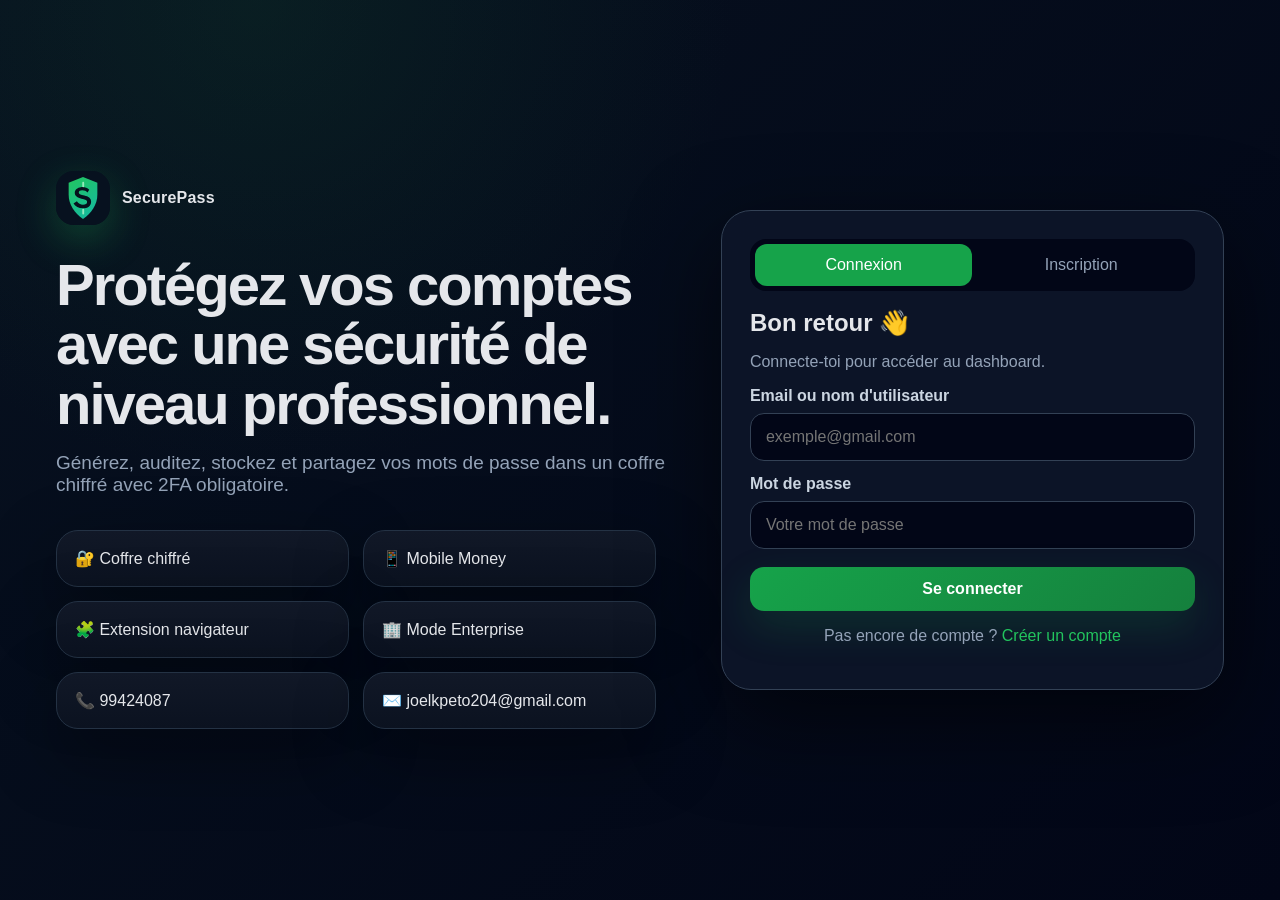
==== templates/index.html @ 3760e47d "SecurePass V52 complete" ====
<!doctype html><html lang="fr"><head>
<meta charset="utf-8"><meta name="viewport" content="width=device-width,initial-scale=1">
<title>SecurePass — SaaS sécurité des mots de passe</title>
<link rel="stylesheet" href="/static/style.css?v=52">
</head><body>
<div id="toast-root"></div>
<section id="authScreen" class="auth-page">
  <div class="auth-left">
    <div class="brand-row"><img class="brand-logo-img" src="/static/logo.svg" alt="SecurePass"><span>SecurePass</span></div>
    <h1>Protégez vos comptes avec une sécurité de niveau professionnel.</h1>
    <p>Générez, auditez, stockez et partagez vos mots de passe dans un coffre chiffré avec 2FA obligatoire.</p>
    <div class="trust-grid">
      <div>🔐 Coffre chiffré</div><div>📱 Mobile Money</div><div>🧩 Extension navigateur</div><div>🏢 Mode Enterprise</div><div>📞 99424087</div><div>✉️ joelkpeto204@gmail.com</div>
    </div>
  </div>
  <div class="auth-card">
    <div class="tabs"><button id="loginTab" class="active" onclick="showAuth('login')">Connexion</button><button id="registerTab" onclick="showAuth('register')">Inscription</button></div>
    <form id="loginForm" onsubmit="login(event)">
      <h2>Bon retour 👋</h2><p class="muted">Connecte-toi pour accéder au dashboard.</p>
      <label>Email ou nom d'utilisateur</label><input id="loginIdentifier" autocomplete="username" placeholder="exemple@gmail.com">
      <label>Mot de passe</label><input id="loginPassword" type="password" autocomplete="current-password" placeholder="Votre mot de passe">
      <div id="otpBox" class="hidden"><label>Code 2FA</label><input id="loginOtp" placeholder="123456"></div>
      <button class="primary full" type="submit">Se connecter</button>
      <p class="switch">Pas encore de compte ? <a onclick="showAuth('register')">Créer un compte</a></p>
    </form>
    <form id="registerForm" class="hidden" onsubmit="register(event)">
      <h2>Créer un compte</h2><p class="muted">Commence gratuitement. 2FA obligatoire après connexion.</p>
      <label>Nom d'utilisateur</label><input id="regUsername" autocomplete="username" placeholder="nom">
      <label>Email</label><input id="regEmail" type="email" autocomplete="email" placeholder="exemple@gmail.com">
      <label>Mot de passe</label><input id="regPassword" type="password" autocomplete="new-password" placeholder="Minimum 8 caractères">
      <button class="primary full" type="submit">Créer mon compte</button>
      <p class="switch">Déjà un compte ? <a onclick="showAuth('login')">Se connecter</a></p>
    </form>
  </div>
</section>

<section id="twofaGate" class="hidden gate-page">
  <div class="gate-card">
    <div class="logo big">S</div><h2>Double authentification obligatoire</h2>
    <p class="muted">Active la 2FA avant d’utiliser SecurePass. Scanne le QR Code avec Google Authenticator ou Microsoft Authenticator.</p>
    <button class="primary" onclick="setup2FA()">Générer le QR Code</button>
    <div id="qrArea" class="qr-area"></div>
    <input id="twofaCode" placeholder="Code 2FA à 6 chiffres">
    <button class="primary full" onclick="enable2FA()">Activer la 2FA</button>
    <button class="ghost full" onclick="logout()">Déconnexion</button>
  </div>
</section>

<section id="appScreen" class="hidden app-layout">
  <aside class="sidebar">
    <div class="brand-row"><img class="brand-logo-img" src="/static/logo.svg" alt="SecurePass"><span>SecurePass</span></div>
    <nav>
      <button onclick="view('dashboard')">Dashboard</button><button onclick="view('generator')">Générateur</button><button onclick="view('vault')">Coffre</button><button data-billing-nav onclick="view('billing')">Abonnement</button><button onclick="view('enterprise')">Enterprise</button><button onclick="view('settings')">Paramètres</button>
    </nav>
    <button class="logout" onclick="logout()">Déconnexion</button>
  </aside>
  <main><header class="topbar"><div><h2 id="pageTitle">Dashboard</h2><p id="userLine" class="muted"></p></div><span id="planPill" class="pill">Free</span></header><div id="content"></div></main>
</section>
<script src="/static/app.js?v=52"></script>
</body></html>
---- static/style.css ----
:root{--bg:#07111f;--bg2:#0b1728;--card:#111827;--card2:#0f172a;--line:#243244;--text:#e5e7eb;--muted:#94a3b8;--green:#16a34a;--green2:#22c55e;--red:#ef4444;--yellow:#f59e0b;--blue:#38bdf8}*{box-sizing:border-box}body{margin:0;background:radial-gradient(circle at 20% 0%,#0f3b2b55,transparent 35%),linear-gradient(135deg,var(--bg),#020617);color:var(--text);font-family:Inter,Segoe UI,Arial,sans-serif}button,input,select{font:inherit}button{border:0;cursor:pointer}.hidden{display:none!important}.brand-row{display:flex;align-items:center;gap:12px;font-weight:800}.logo{width:42px;height:42px;border-radius:14px;background:linear-gradient(135deg,var(--green),#064e3b);display:grid;place-items:center;color:white;font-weight:900;box-shadow:0 12px 40px #16a34a44}.logo.big{width:68px;height:68px;border-radius:22px;margin:auto}.auth-page{min-height:100vh;display:grid;grid-template-columns:1.1fr .9fr;gap:50px;align-items:center;padding:56px;max-width:1280px;margin:auto}.auth-left h1{font-size:58px;line-height:1.02;margin:30px 0 18px;letter-spacing:-2px}.auth-left p{font-size:19px;color:var(--muted);max-width:700px}.trust-grid{display:grid;grid-template-columns:repeat(2,minmax(170px,1fr));gap:14px;margin-top:34px;max-width:600px}.trust-grid div,.card{background:linear-gradient(180deg,#111827,#0b1220);border:1px solid var(--line);border-radius:22px;padding:18px;box-shadow:0 24px 70px #0006}.auth-card{background:rgba(15,23,42,.86);backdrop-filter:blur(18px);border:1px solid #334155;border-radius:30px;padding:28px;box-shadow:0 30px 90px #0008}.tabs{display:grid;grid-template-columns:1fr 1fr;background:#020617;border-radius:16px;padding:5px;margin-bottom:18px}.tabs button{background:transparent;color:var(--muted);padding:12px;border-radius:12px}.tabs button.active{background:var(--green);color:white}h2,h3{margin:0 0 10px}label{display:block;margin:14px 0 8px;color:#cbd5e1;font-weight:650}input,select{width:100%;padding:14px 15px;border-radius:14px;border:1px solid #334155;background:#020617;color:white;outline:none}input:focus,select:focus{border-color:var(--green);box-shadow:0 0 0 4px #16a34a22}.primary{background:linear-gradient(135deg,var(--green),#15803d);color:white;padding:13px 18px;border-radius:14px;font-weight:800;box-shadow:0 16px 40px #16a34a30}.primary:hover{background:linear-gradient(135deg,var(--green2),var(--green))}.full{width:100%;margin-top:18px}.ghost{background:#1e293b;color:var(--text);padding:13px 18px;border-radius:14px}.muted{color:var(--muted)}.switch{text-align:center;color:var(--muted)}a{color:var(--green2);cursor:pointer;text-decoration:none}.gate-page{min-height:100vh;display:grid;place-items:center;padding:30px}.gate-card{width:min(520px,95vw);background:rgba(15,23,42,.92);border:1px solid var(--line);border-radius:30px;padding:30px;text-align:center;box-shadow:0 30px 90px #0008}.qr-area img{max-width:220px;border-radius:16px;background:white;padding:10px;margin:18px auto;display:block}.app-layout{min-height:100vh;display:grid;grid-template-columns:270px 1fr}.sidebar{background:#020617;border-right:1px solid var(--line);padding:22px;display:flex;flex-direction:column;gap:24px;position:sticky;top:0;height:100vh}.sidebar nav{display:grid;gap:8px}.sidebar nav button,.logout{background:transparent;color:#cbd5e1;text-align:left;padding:13px 14px;border-radius:14px}.sidebar nav button:hover,.logout:hover{background:#0f172a;color:white}.logout{margin-top:auto;background:#1e293b}main{padding:28px;overflow:auto}.topbar{display:flex;align-items:center;justify-content:space-between;margin-bottom:24px}.pill{background:#052e1a;color:#86efac;border:1px solid #16a34a55;padding:8px 13px;border-radius:999px;font-weight:800;text-transform:uppercase}.grid{display:grid;grid-template-columns:repeat(3,minmax(220px,1fr));gap:16px}.grid2{display:grid;grid-template-columns:repeat(2,minmax(260px,1fr));gap:16px}.card h3{font-size:18px}.big-number{font-size:44px;font-weight:900;color:white;margin:8px 0}.row{display:flex;gap:10px;align-items:center;flex-wrap:wrap}.danger{background:var(--red)}.warn{background:var(--yellow);color:#111827}.table{width:100%;border-collapse:collapse}.table th,.table td{padding:12px;border-bottom:1px solid var(--line);text-align:left}.table th{color:var(--muted)}.price{font-size:38px;font-weight:900}.toast{position:fixed;right:22px;bottom:22px;background:#111827;border:1px solid #334155;color:white;padding:14px 16px;border-radius:16px;box-shadow:0 20px 60px #0008;z-index:99999;max-width:360px}.toast.error{border-color:#ef4444}.toast.ok{border-color:#16a34a}.linkbtn{display:inline-block}@media(max-width:900px){.auth-page{grid-template-columns:1fr;padding:22px}.auth-left h1{font-size:38px}.app-layout{grid-template-columns:1fr}.sidebar{position:relative;height:auto}.grid,.grid2{grid-template-columns:1fr}}
/* V38 extension weak password detection */
.inline{display:flex;gap:10px;align-items:center}.inline input{flex:1}.hint{font-size:13px;color:#facc15;margin-top:12px}.small-input{max-width:220px;padding:10px}.between{justify-content:space-between;align-items:center}.vault-item{display:flex;justify-content:space-between;gap:12px;align-items:flex-start;border:1px solid rgba(148,163,184,.22);background:rgba(15,23,42,.45);border-radius:14px;padding:14px;margin:10px 0}.vault-actions{display:flex;gap:8px;flex-wrap:wrap;justify-content:flex-end}.danger{background:#7f1d1d!important;color:#fff!important;border:1px solid #ef4444!important}code{display:inline-block;margin-top:8px;padding:6px 8px;border-radius:8px;background:#020617;color:#bbf7d0;word-break:break-all}

/* V38 */
.source-badge{font-size:11px;color:#86efac;border:1px solid #16a34a55;background:#052e1a;border-radius:999px;padding:3px 7px;margin-left:6px}.audit-card{margin-top:14px;background:#020617;border:1px solid #334155;border-radius:16px;padding:14px}.audit-row{border-top:1px solid #243244;padding:10px 0}.audit-row:first-of-type{border-top:0}

/* V39 coffre verrouillé propre */
.center-card{display:grid;place-items:center;min-height:60vh}.vault-gate{width:min(560px,100%);padding:28px}.vault-gate h2{font-size:26px}.vault-gate .hint{color:#facc15}.vault-item code[data-visible="1"]{color:#fef3c7;background:#1e293b}.vault-actions button{white-space:nowrap}

/* V40 coffre pro : champs propres + meilleur focus */
.card form input:-webkit-autofill,
.card input:-webkit-autofill {
  -webkit-text-fill-color: #e5e7eb !important;
  transition: background-color 9999s ease-in-out 0s;
  box-shadow: 0 0 0 1000px #020617 inset !important;
}
.card input:focus {
  border-color: #22c55e;
  box-shadow: 0 0 0 3px rgba(34,197,94,.14);
  outline: none;
}
.vault-item { border: 1px solid rgba(148,163,184,.18); }

/* V41 polish */
.brand-logo-img{width:42px;height:42px;border-radius:14px;box-shadow:0 14px 40px rgba(34,197,94,.28)}
.auth-left .brand-logo-img{width:54px;height:54px;border-radius:18px}.brand-row{gap:12px;align-items:center}.brand-row span{letter-spacing:.2px}.topbar #userLine{font-weight:700;color:#e5e7eb}.topbar #userLine::before{content:'@';color:#22c55e;margin-right:1px}.settings-grid{display:grid;grid-template-columns:1.3fr 1fr;gap:18px;align-items:start}.settings-grid .profile-card{grid-row:span 2}.section-head{display:flex;justify-content:space-between;align-items:center;gap:12px}.mini-pill{font-size:12px;font-weight:800;color:#86efac;background:rgba(22,163,74,.14);border:1px solid rgba(34,197,94,.35);padding:6px 10px;border-radius:999px}.soft-sep{border:0;border-top:1px solid rgba(148,163,184,.18);margin:22px 0}.profile-card h4{margin:8px 0 12px}.profile-card input:disabled{opacity:.65;cursor:not-allowed;background:rgba(148,163,184,.08)}
@media(max-width:900px){.settings-grid{grid-template-columns:1fr}.settings-grid .profile-card{grid-row:auto}.brand-logo-img{width:38px;height:38px}}
.auth-shell{min-height:100vh;display:grid;place-items:center;padding:30px}.pro-auth{width:min(520px,94vw)}.brand-row.big{margin-bottom:20px}.brand-row.big h1{margin:0}.brand-row.big p{margin:4px 0 0;color:var(--muted)}.warning-text{color:#facc15;font-size:13px}.toast.success{border-color:#16a34a}.toast.info{border-color:#38bdf8}.table button{background:#1e293b;color:white;padding:8px 10px;border-radius:10px;margin:2px}.table button:hover{background:#334155}

/* V44 subscription cancellation */
.danger-zone{border:1px solid rgba(239,68,68,.35);box-shadow:0 0 0 1px rgba(239,68,68,.08) inset}
button:disabled{opacity:.55;cursor:not-allowed}
.enterprise-header{display:flex;justify-content:space-between;align-items:center;gap:20px;background:linear-gradient(135deg,rgba(22,163,74,.18),rgba(17,24,39,.96));}
.enterprise-header h2{margin:.25rem 0;font-size:2rem;letter-spacing:-.02em;}
.org-stats{display:flex;gap:12px;flex-wrap:wrap;}
.org-stats div{min-width:110px;padding:14px;border:1px solid rgba(148,163,184,.22);border-radius:14px;background:rgba(2,6,23,.42);text-align:center;}
.org-stats strong{display:block;color:#22c55e;font-size:1.25rem;}
.org-stats span{font-size:.82rem;color:#93a4bb;}
.enterprise-hero{max-width:760px;background:radial-gradient(circle at top left,rgba(34,197,94,.18),transparent 35%),#111827;}
.feature-list{list-style:none;padding:0;margin:18px 0;color:#cbd5e1;line-height:1.9;}
.price-card{position:relative;overflow:hidden;}
.price-card:before{content:"";position:absolute;inset:0;background:radial-gradient(circle at top right,rgba(34,197,94,.12),transparent 40%);pointer-events:none;}
.metric-line{padding:10px 0;border-bottom:1px solid rgba(148,163,184,.14);color:#cbd5e1;}
.log-line{padding:8px 0;border-bottom:1px solid rgba(148,163,184,.12);color:#cbd5e1;}
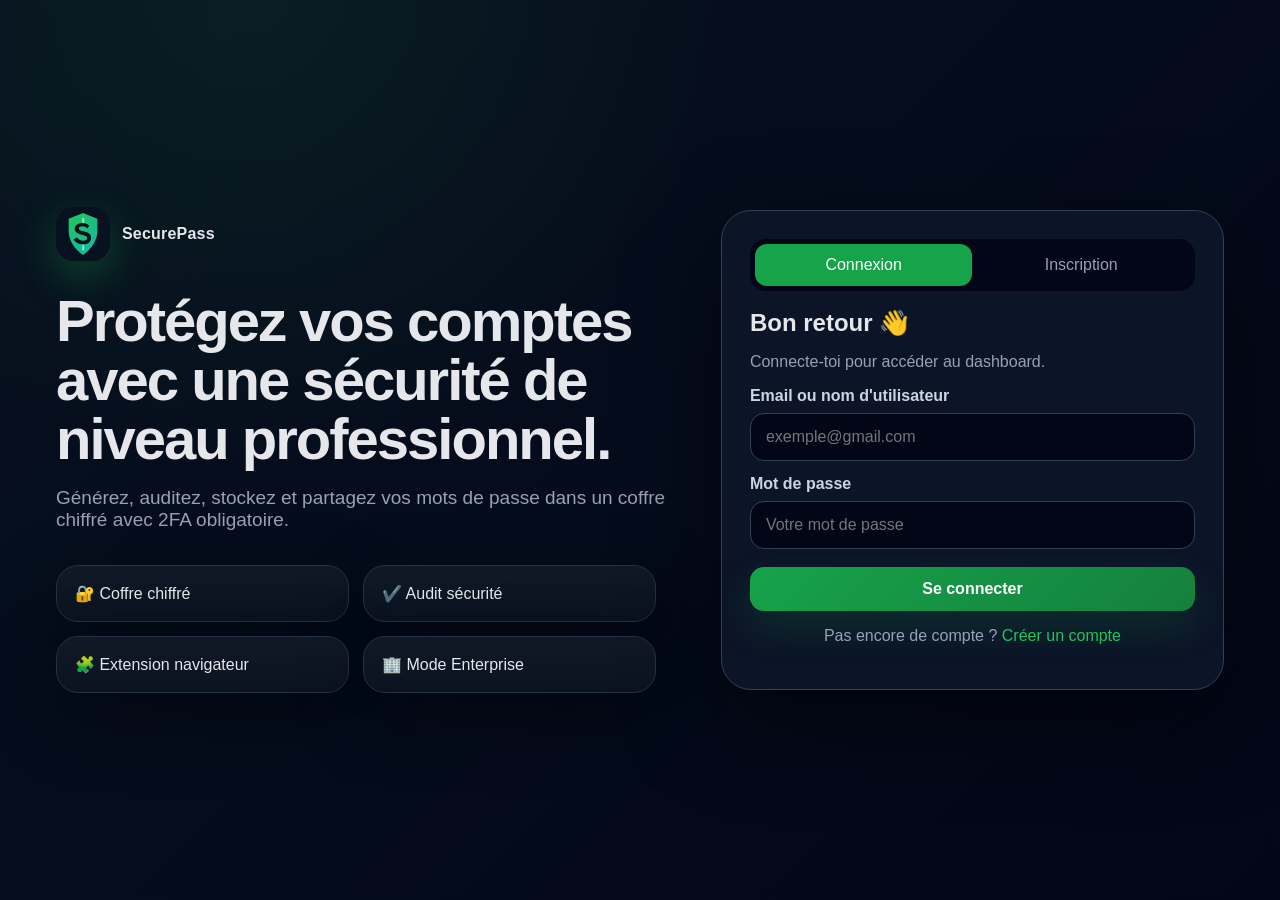
==== commit da6136f2: "Update index.html" ====
--- a/templates/index.html
+++ b/templates/index.html
@@ -1,5 +1,8 @@
 <!doctype html><html lang="fr"><head>
 <meta charset="utf-8"><meta name="viewport" content="width=device-width,initial-scale=1">
+<link rel="icon" type="image/svg+xml" href="/static/logo.svg">
+<link rel="alternate icon" href="/static/favicon.ico">
+<link rel="stylesheet" href="/static/style.css?v=51">
 <title>SecurePass — SaaS sécurité des mots de passe</title>
 <link rel="stylesheet" href="/static/style.css?v=52">
 </head><body>
@@ -10,7 +13,7 @@
     <h1>Protégez vos comptes avec une sécurité de niveau professionnel.</h1>
     <p>Générez, auditez, stockez et partagez vos mots de passe dans un coffre chiffré avec 2FA obligatoire.</p>
     <div class="trust-grid">
-      <div>🔐 Coffre chiffré</div><div>📱 Mobile Money</div><div>🧩 Extension navigateur</div><div>🏢 Mode Enterprise</div><div>📞 99424087</div><div>✉️ joelkpeto204@gmail.com</div>
+      <div>🔐 Coffre chiffré</div><div>✔️ Audit sécurité</div><div>🧩 Extension navigateur</div><div>🏢 Mode Enterprise</div>
     </div>
   </div>
   <div class="auth-card">
